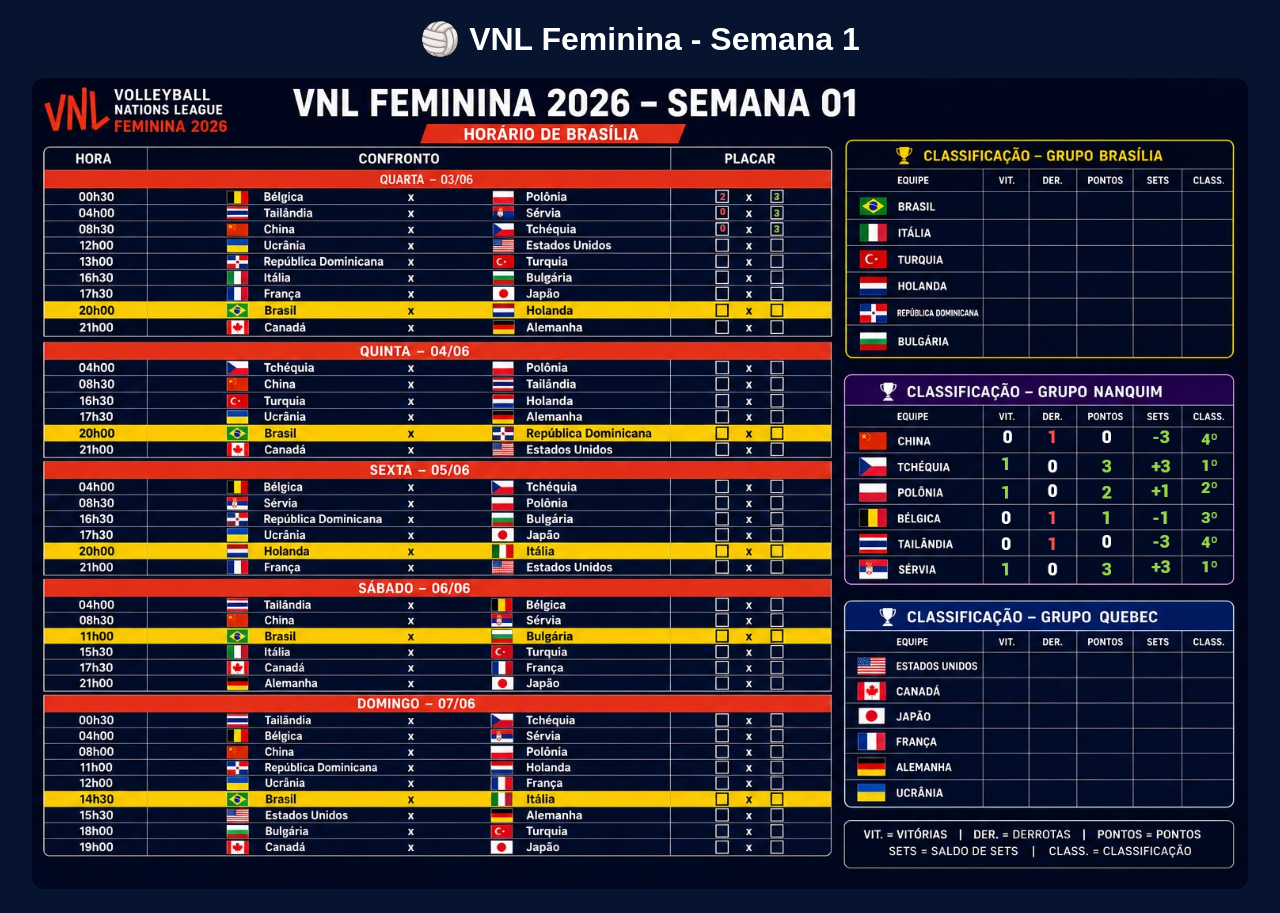
==== index.html @ 8df9ed38 "Add files via upload" ====
<!DOCTYPE html>
<html lang="pt-BR">
<head>
    <meta charset="UTF-8">
    <meta name="viewport" content="width=device-width, initial-scale=1.0">
    <title>VNL Feminina</title>
    <link rel="stylesheet" href="style.css">
</head>

    <h1>🏐 VNL Feminina - Semana 1</h1>

    <img src="tabela-vnl.png" alt="Tabela da VNL">

</body>
</html>
---- style.css ----
body {
    background-color: #07142f;
    color: white;
    font-family: Arial, sans-serif;
    text-align: center;
    margin: 0;
}

h1 {
    padding: 20px;
    margin: 0;
}

img {
    width: 95%;
    max-width: 1400px;
    height: auto;
    border-radius: 12px;
    margin-bottom: 20px;
}
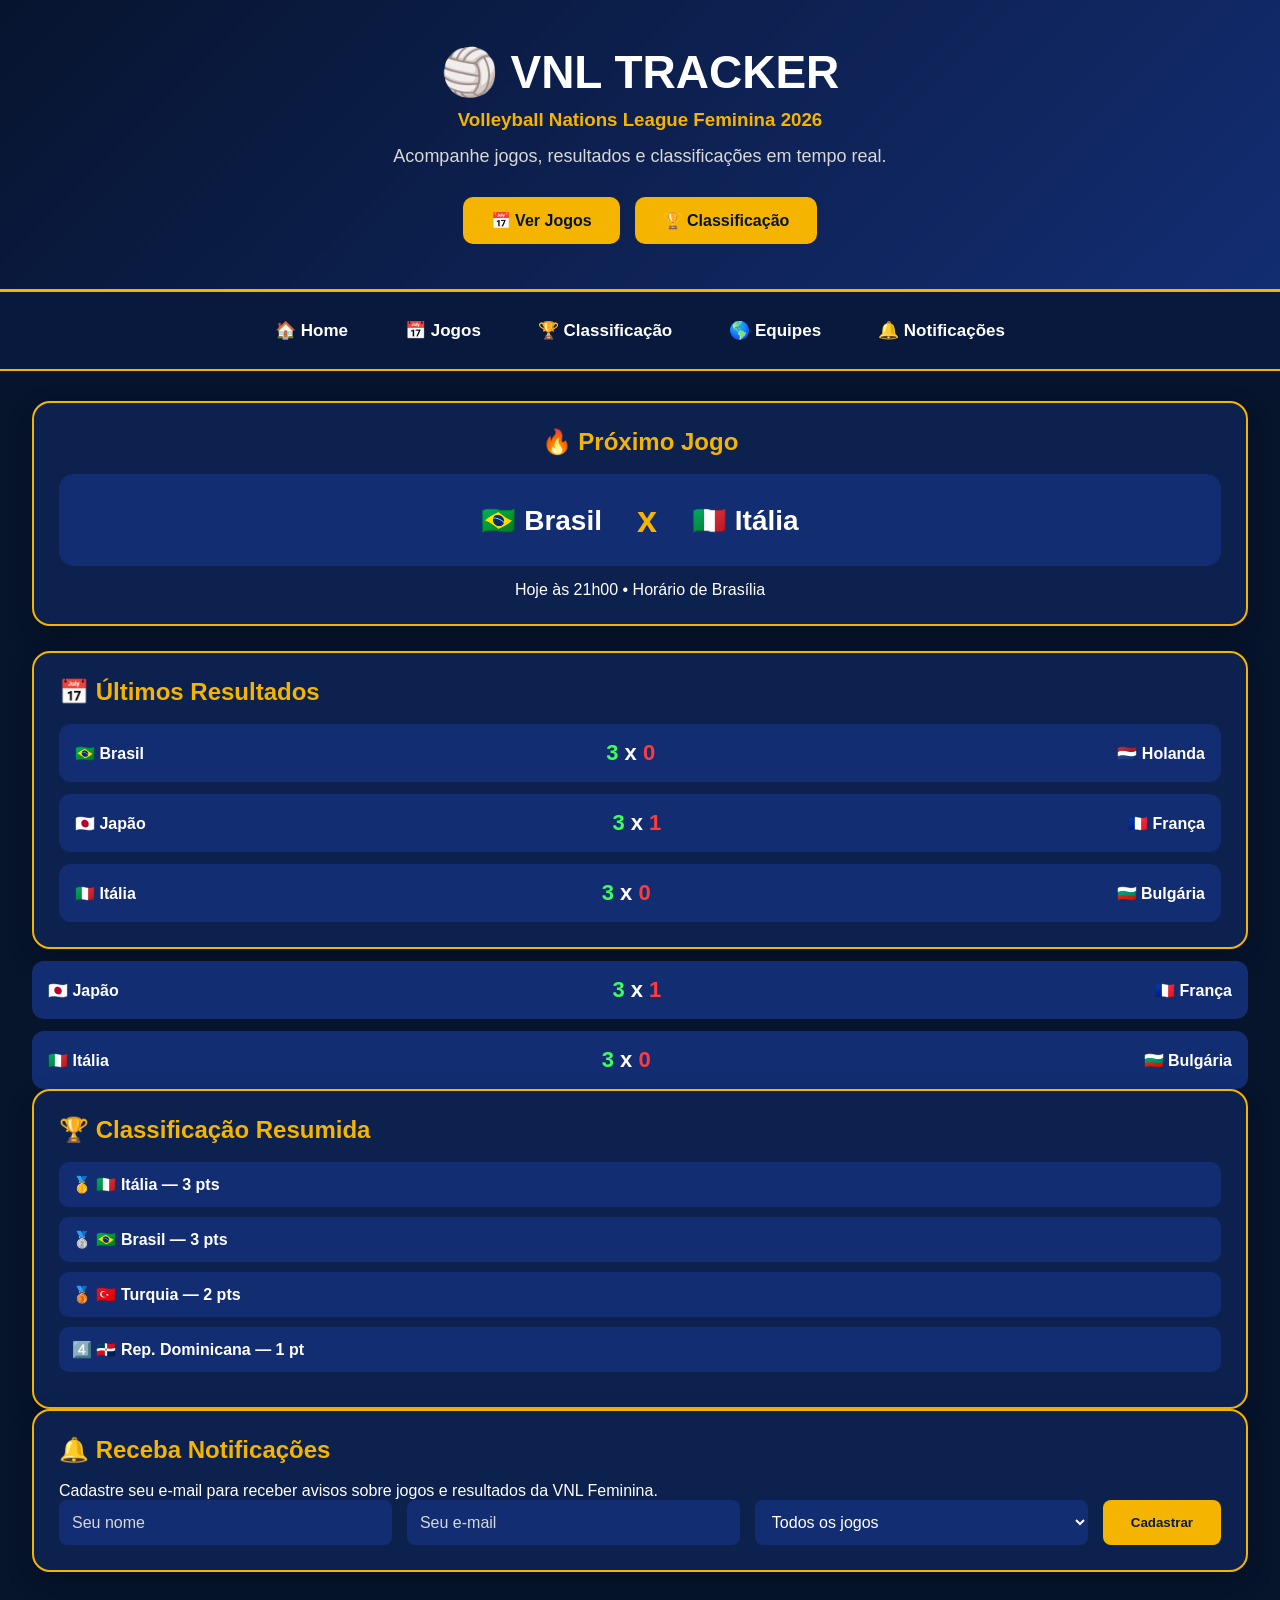
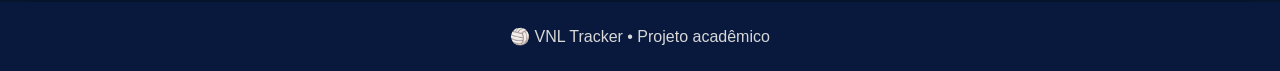
==== commit dd2caa77: "Add files via upload" ====
--- a/index.html
+++ b/index.html
@@ -1,15 +1,104 @@
 <!DOCTYPE html>
 <html lang="pt-BR">
 <head>
-    <meta charset="UTF-8">
-    <meta name="viewport" content="width=device-width, initial-scale=1.0">
-    <title>VNL Feminina</title>
-    <link rel="stylesheet" href="style.css">
+  <meta charset="UTF-8">
+  <meta name="viewport" content="width=device-width, initial-scale=1.0">
+  <title>VNL Tracker</title>
+  <link rel="stylesheet" href="style.css">
 </head>
+<body>
 
-    <h1>🏐 VNL Feminina - Semana 1</h1>
+  <header class="hero">
+    <h1>🏐 VNL TRACKER</h1>
+    <h3>Volleyball Nations League Feminina 2026</h3>
+    <p>Acompanhe jogos, resultados e classificações em tempo real.</p>
 
-    <img src="tabela-vnl.png" alt="Tabela da VNL">
+    <div class="hero-botoes">
+      <a href="jogos.html">📅 Ver Jogos</a>
+      <a href="classificacao.html">🏆 Classificação</a>
+    </div>
+  </header>
 
+  <nav class="menu">
+    <a href="index.html">🏠 Home</a>
+    <a href="jogos.html">📅 Jogos</a>
+    <a href="classificacao.html">🏆 Classificação</a>
+    <a href="equipes.html">🌎 Equipes</a>
+    <a href="#notificacoes">🔔 Notificações</a>
+  </nav>
+
+  <main class="home">
+
+    <section class="card destaque">
+      <h2>🔥 Próximo Jogo</h2>
+      <div class="proximo-jogo">
+        <span>🇧🇷 Brasil</span>
+        <strong>x</strong>
+        <span>🇮🇹 Itália</span>
+      </div>
+      <p>Hoje às 21h00 • Horário de Brasília</p>
+    </section>
+
+    <div class="card">
+  <h2>📅 Últimos Resultados</h2>
+
+  <div id="ultimos-resultados"></div>
+</div>
+
+        <div class="resultado">
+          <span>🇯🇵 Japão</span>
+          <strong><span class="verde">3</span> x <span class="vermelho">1</span></strong>
+          <span>🇫🇷 França</span>
+        </div>
+
+        <div class="resultado">
+          <span>🇮🇹 Itália</span>
+          <strong><span class="verde">3</span> x <span class="vermelho">0</span></strong>
+          <span>🇧🇬 Bulgária</span>
+        </div>
+      </div>
+
+      <div class="card">
+        <h2>🏆 Classificação Resumida</h2>
+
+        <div class="ranking">
+          <p>🥇 🇮🇹 Itália — 3 pts</p>
+          <p>🥈 🇧🇷 Brasil — 3 pts</p>
+          <p>🥉 🇹🇷 Turquia — 2 pts</p>
+          <p>4️⃣ 🇩🇴 Rep. Dominicana — 1 pt</p>
+        </div>
+      </div>
+    </section>
+
+    <section class="card" id="notificacoes">
+      <h2>🔔 Receba Notificações</h2>
+      <p>Cadastre seu e-mail para receber avisos sobre jogos e resultados da VNL Feminina.</p>
+
+      <form class="form-notificacao">
+        <input type="text" placeholder="Seu nome">
+        <input type="email" placeholder="Seu e-mail">
+
+        <select>
+          <option>Todos os jogos</option>
+          <option>Somente jogos do Brasil</option>
+          <option>🇧🇷 Brasil</option>
+          <option>🇮🇹 Itália</option>
+          <option>🇯🇵 Japão</option>
+          <option>🇵🇱 Polônia</option>
+          <option>🇺🇸 Estados Unidos</option>
+          <option>🇹🇷 Turquia</option>
+        </select>
+
+        <button type="button" onclick="cadastrarUsuario()">Cadastrar</button>
+      </form>
+    </section>
+
+  </main>
+
+  <footer>
+    <p>🏐 VNL Tracker • Projeto acadêmico</p>
+  </footer>
+
+  <script src="script.js"></script>
 </body>
 </html>
--- a/style.css
+++ b/style.css
@@ -1,20 +1,370 @@
+* {
+  margin: 0;
+  padding: 0;
+  box-sizing: border-box;
+  font-family: Arial, Helvetica, sans-serif;
+}
+
 body {
-    background-color: #07142f;
-    color: white;
-    font-family: Arial, sans-serif;
+  background: #06142c;
+  color: white;
+}
+
+.hero {
+  background: linear-gradient(135deg, #07142f, #132d72);
+  padding: 45px 20px;
+  text-align: center;
+  border-bottom: 3px solid #f5b400;
+}
+
+.hero h1 {
+  font-size: 46px;
+  margin-bottom: 10px;
+}
+
+.hero h3 {
+  color: #f5b400;
+  margin-bottom: 15px;
+}
+
+.hero p {
+  color: #d8d8d8;
+  font-size: 18px;
+}
+
+.hero-botoes {
+  margin-top: 30px;
+  display: flex;
+  justify-content: center;
+  gap: 15px;
+  flex-wrap: wrap;
+}
+
+.hero-botoes a {
+  background: #f5b400;
+  color: #07142f;
+  text-decoration: none;
+  padding: 14px 28px;
+  border-radius: 10px;
+  font-weight: bold;
+  transition: 0.3s;
+}
+
+.hero-botoes a:hover {
+  transform: scale(1.05);
+  background: #ffd84d;
+}
+
+.menu {
+  background: #08193d;
+  display: flex;
+  justify-content: center;
+  align-items: center;
+  gap: 25px;
+  padding: 18px;
+  border-bottom: 2px solid #f5b400;
+  flex-wrap: wrap;
+}
+
+.menu a {
+  color: white;
+  text-decoration: none;
+  font-size: 17px;
+  font-weight: bold;
+  transition: 0.3s;
+  padding: 10px 16px;
+  border-radius: 10px;
+}
+
+.menu a:hover {
+  background: #f5b400;
+  color: #08193d;
+}
+
+.home {
+  width: 95%;
+  max-width: 1400px;
+  margin: 30px auto;
+}
+
+.card {
+  background: #0d214f;
+  border: 2px solid #f5b400;
+  border-radius: 18px;
+  padding: 25px;
+  box-shadow: 0 10px 25px rgba(0,0,0,0.25);
+}
+
+.card h2 {
+  color: #f5b400;
+  margin-bottom: 18px;
+}
+
+.destaque {
+  text-align: center;
+  margin-bottom: 25px;
+}
+
+.proximo-jogo {
+  background: #132d72;
+  border-radius: 15px;
+  padding: 25px;
+  display: flex;
+  justify-content: center;
+  align-items: center;
+  gap: 35px;
+  font-size: 28px;
+  font-weight: bold;
+  margin: 15px 0;
+}
+
+.proximo-jogo strong {
+  color: #f5b400;
+  font-size: 36px;
+}
+
+.grid-home {
+  display: grid;
+  grid-template-columns: 2fr 1fr;
+  gap: 25px;
+  margin-bottom: 25px;
+}
+
+.resultado {
+  background: #132d72;
+  margin-top: 12px;
+  padding: 16px;
+  border-radius: 12px;
+  display: flex;
+  justify-content: space-between;
+  align-items: center;
+  font-weight: bold;
+  transition: 0.3s;
+}
+
+.resultado:hover {
+  transform: scale(1.02);
+  background: #183b90;
+}
+
+.resultado strong {
+  font-size: 22px;
+}
+
+.verde,
+.ganhador {
+  color: #3DFF5A;
+}
+
+.vermelho,
+.perdedor {
+  color: #FF3C3C;
+}
+
+.ranking p {
+  background: #132d72;
+  padding: 13px;
+  border-radius: 10px;
+  margin-bottom: 10px;
+  font-weight: bold;
+}
+
+.form-notificacao {
+  display: flex;
+  flex-wrap: wrap;
+  gap: 15px;
+}
+
+.form-notificacao input,
+.form-notificacao select {
+  flex: 1;
+  min-width: 220px;
+  padding: 13px;
+  border: none;
+  border-radius: 8px;
+  background: #132d72;
+  color: white;
+  font-size: 16px;
+}
+
+.form-notificacao input::placeholder {
+  color: #d8d8d8;
+}
+
+.form-notificacao button {
+  background: #f5b400;
+  color: #08193d;
+  border: none;
+  border-radius: 8px;
+  padding: 13px 28px;
+  font-weight: bold;
+  cursor: pointer;
+  transition: 0.3s;
+}
+
+.form-notificacao button:hover {
+  transform: scale(1.05);
+  background: #ffd84d;
+}
+
+footer {
+  text-align: center;
+  padding: 25px;
+  background: #08193d;
+  color: #d8d8d8;
+  margin-top: 30px;
+}
+
+/* Páginas internas */
+
+.container {
+  width: 95%;
+  max-width: 1400px;
+  margin: 30px auto;
+  display: grid;
+  grid-template-columns: 2fr 1fr;
+  gap: 20px;
+}
+
+.jogo {
+  background: #132d72;
+  margin-top: 15px;
+  padding: 18px;
+  border-radius: 12px;
+  display: flex;
+  justify-content: space-between;
+  align-items: center;
+  transition: 0.3s;
+  border-left: 5px solid #f5b400;
+}
+
+.jogo:hover {
+  transform: scale(1.02);
+  background: #183b90;
+}
+
+.jogo span {
+  font-size: 20px;
+  font-weight: bold;
+}
+
+.jogo strong {
+  font-size: 28px;
+}
+
+.tabela {
+  width: 100%;
+  border-collapse: collapse;
+  margin-top: 20px;
+}
+
+.tabela th {
+  background: #f5b400;
+  color: #08193d;
+  padding: 12px;
+}
+
+.tabela td {
+  padding: 12px;
+  border-bottom: 1px solid rgba(255,255,255,.2);
+  text-align: center;
+  color: white;
+}
+
+.tabela td:first-child {
+  text-align: left;
+}
+
+.equipes-container {
+  width: 95%;
+  max-width: 1200px;
+  margin: 30px auto;
+  display: grid;
+  grid-template-columns: repeat(auto-fit, minmax(180px, 1fr));
+  gap: 20px;
+}
+
+.equipe,
+.equipe-card {
+  background: linear-gradient(180deg, #132d72, #0d214f);
+  border: 2px solid #f5b400;
+  border-radius: 18px;
+  padding: 25px;
+  text-align: center;
+  font-size: 22px;
+  font-weight: bold;
+  transition: 0.3s;
+}
+
+.equipe:hover,
+.equipe-card:hover {
+  transform: translateY(-6px);
+  box-shadow: 0 10px 25px rgba(0,0,0,0.4);
+  background: #132d72;
+}
+
+.bandeira {
+  font-size: 50px;
+  margin-bottom: 10px;
+}
+
+.equipe-card h3 {
+  font-size: 24px;
+  color: #f5b400;
+  margin-bottom: 8px;
+}
+
+.equipe-card p {
+  color: #d8d8d8;
+  font-size: 14px;
+  margin-bottom: 15px;
+}
+
+.equipe-card button {
+  background: #f5b400;
+  color: #08193d;
+  border: none;
+  padding: 10px 18px;
+  border-radius: 8px;
+  font-weight: bold;
+  cursor: pointer;
+}
+
+/* Celular */
+
+@media (max-width: 800px) {
+  .hero h1 {
+    font-size: 38px;
+  }
+
+  .grid-home,
+  .container {
+    grid-template-columns: 1fr;
+  }
+
+  .proximo-jogo {
+    flex-direction: column;
+    gap: 12px;
+    font-size: 22px;
+  }
+
+  .resultado,
+  .jogo {
+    flex-direction: column;
+    gap: 10px;
     text-align: center;
-    margin: 0;
-}
-
-h1 {
-    padding: 20px;
-    margin: 0;
-}
-
-img {
-    width: 95%;
-    max-width: 1400px;
-    height: auto;
-    border-radius: 12px;
-    margin-bottom: 20px;
+  }
+}
+.destaque-brasil {
+  background: #f5b400;
+  color: #08193d;
+}
+
+.destaque-brasil span,
+.destaque-brasil strong {
+  color: #08193d;
+}
+
+.pagina-jogos {
+  padding: 45px 20px;
 }
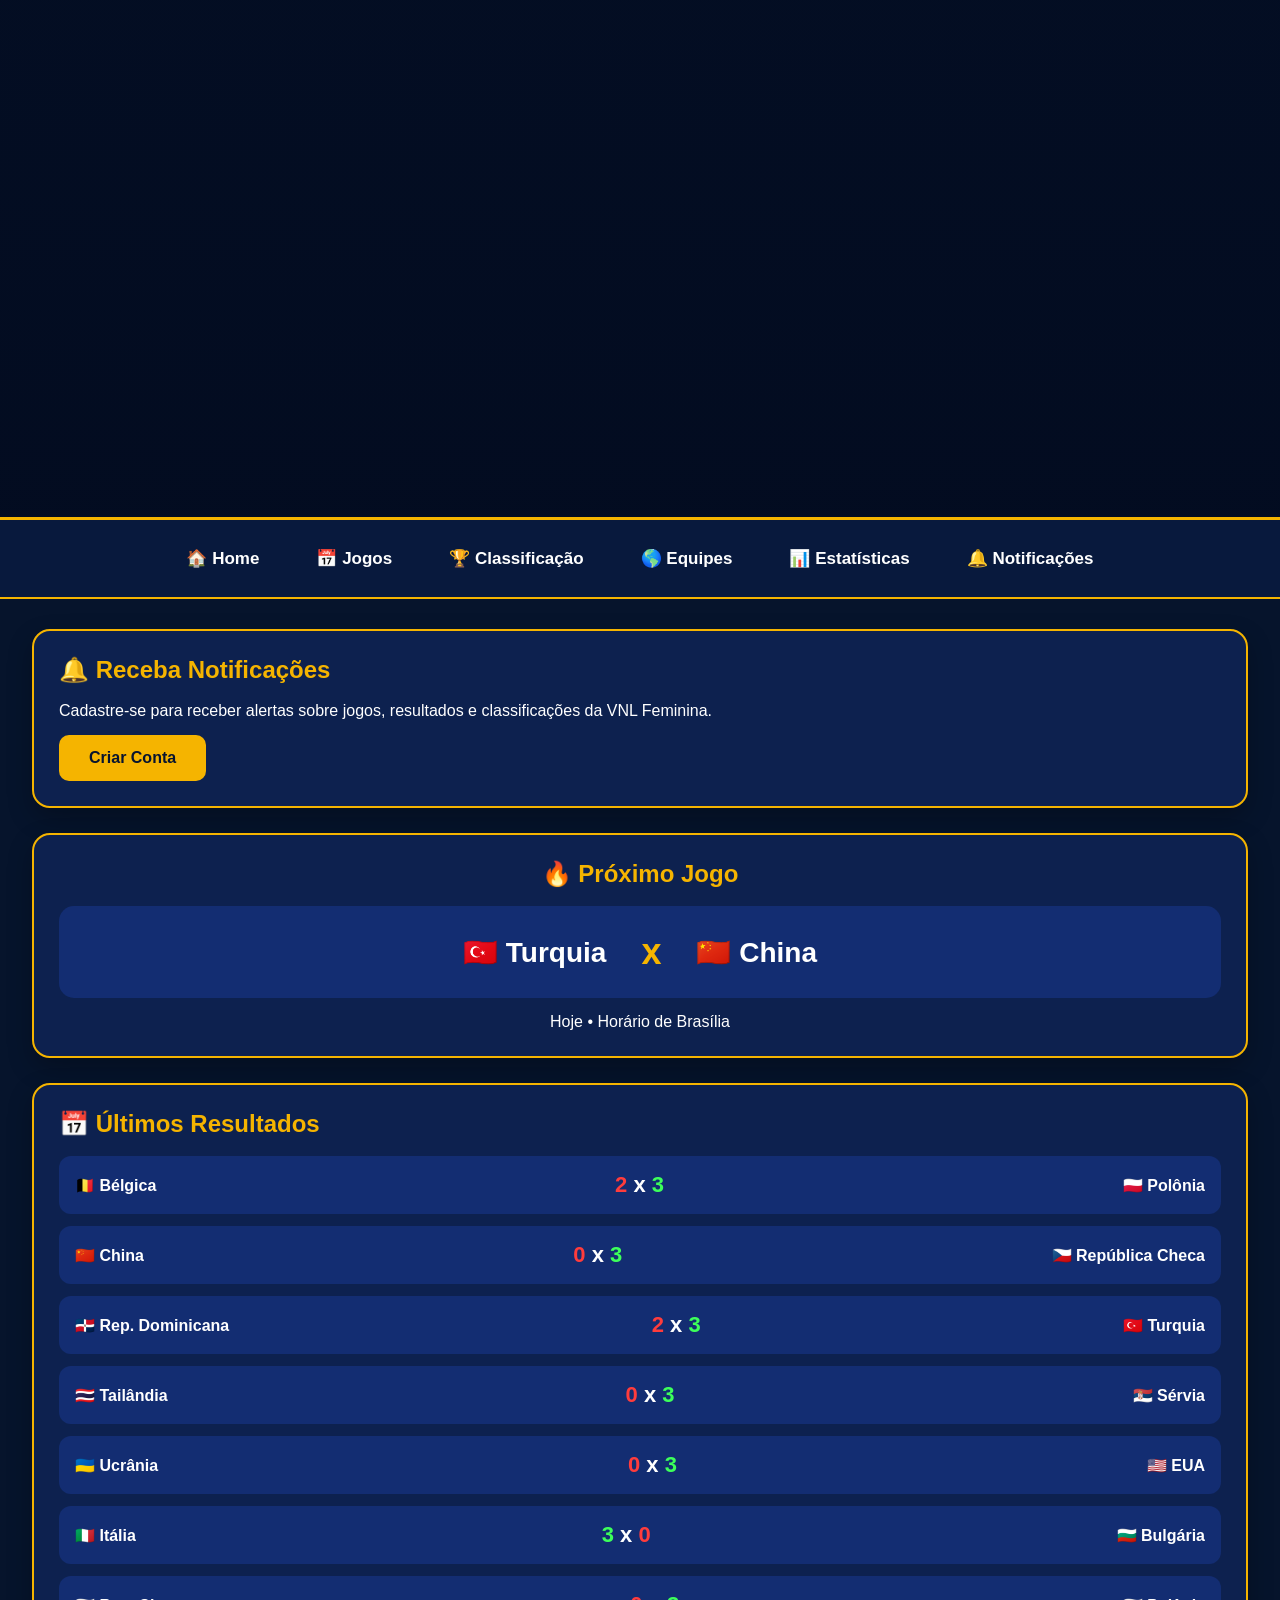
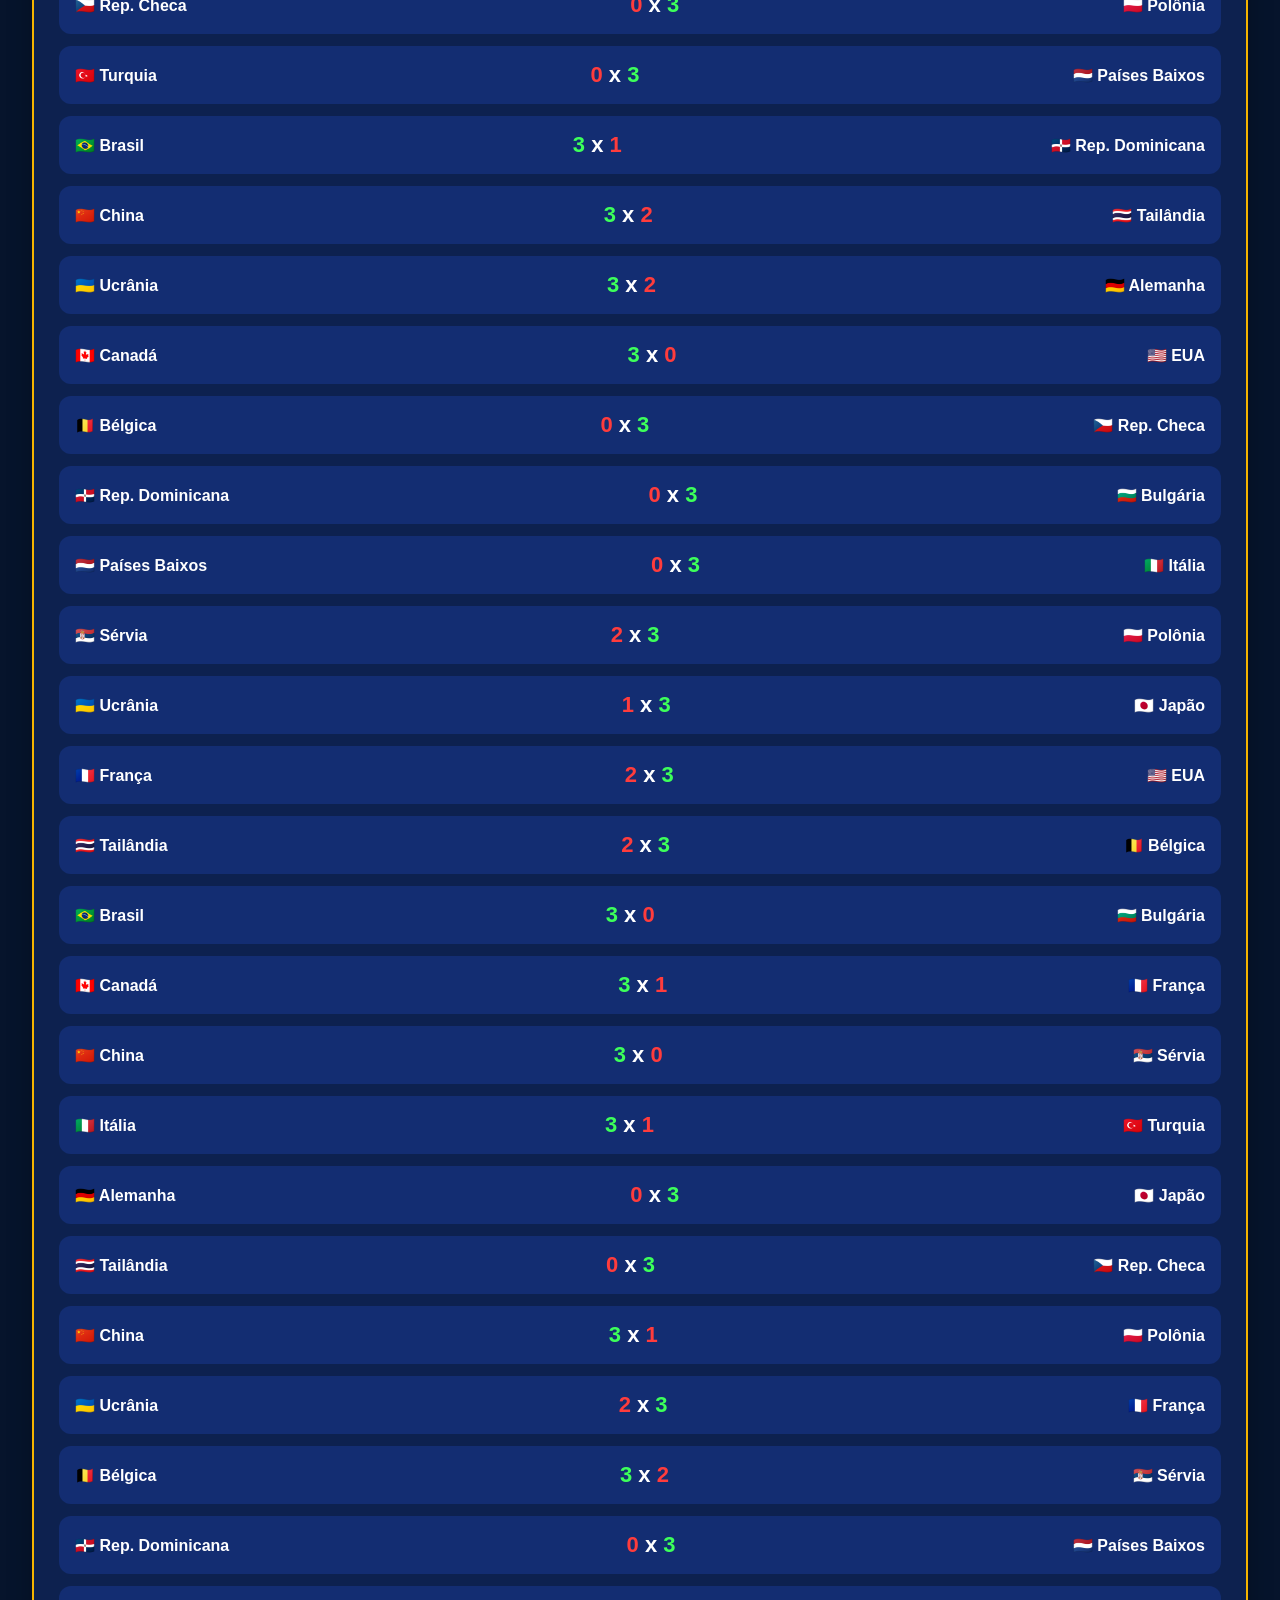
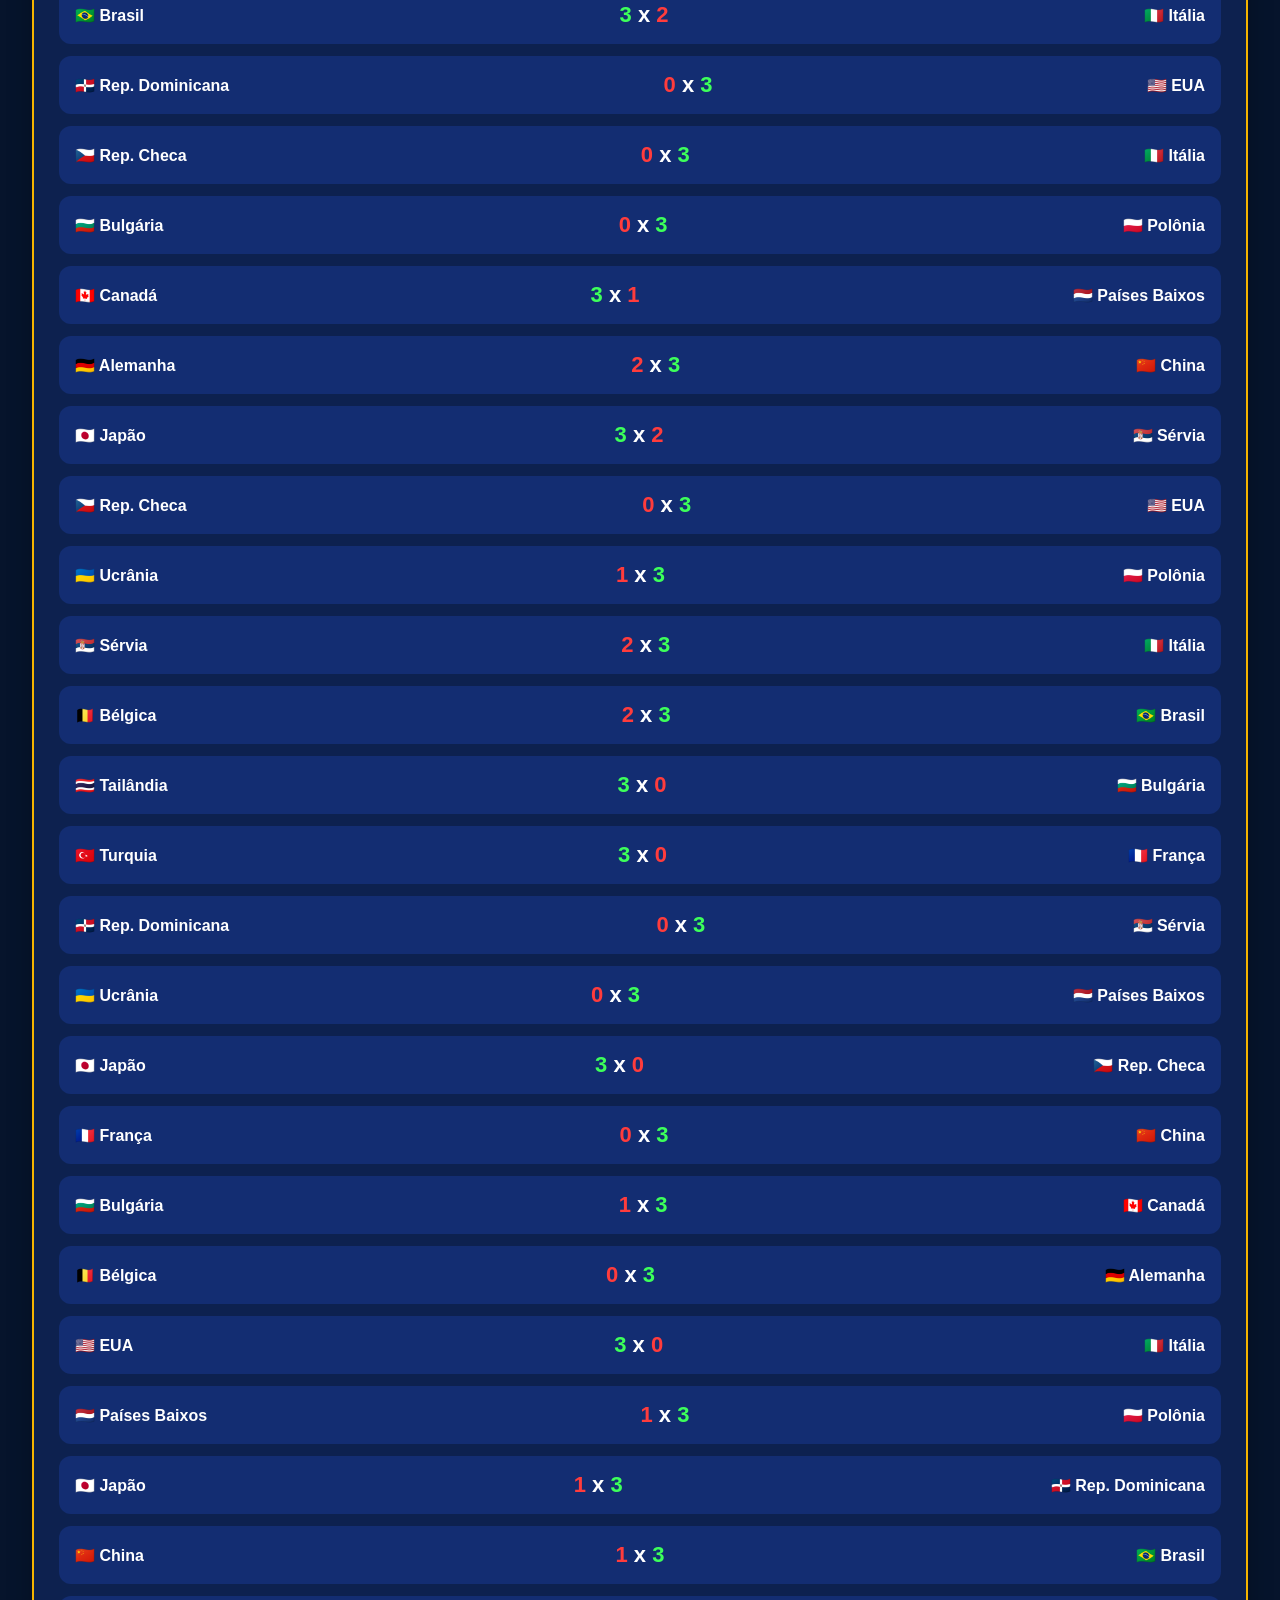
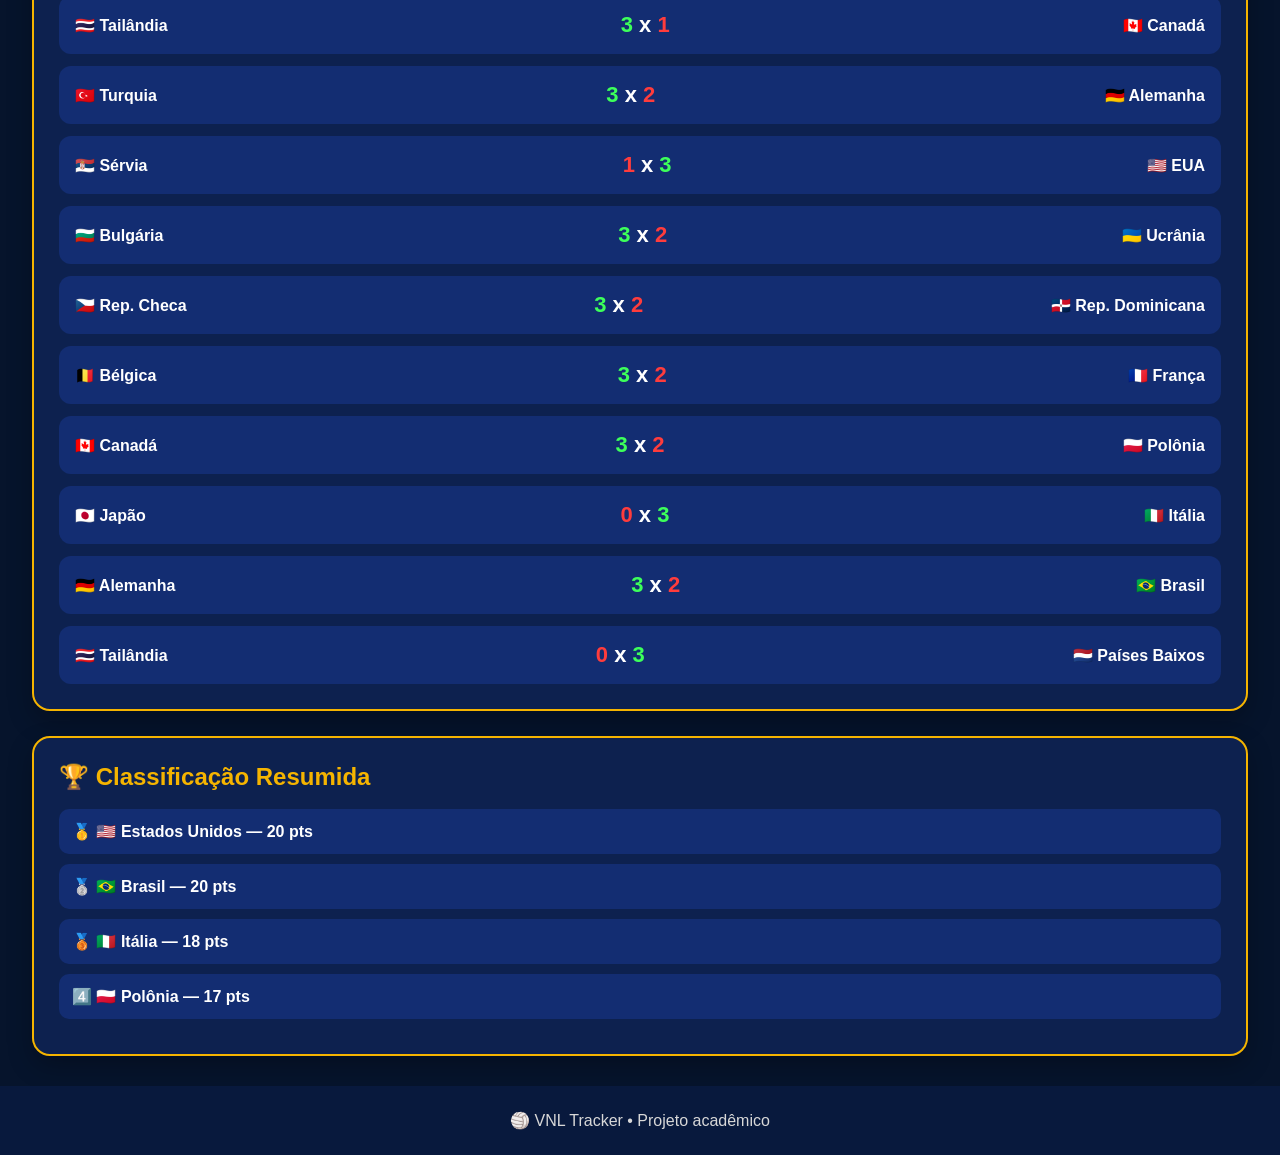
==== commit afb57ad9: "Add files via upload" ====
--- a/index.html
+++ b/index.html
@@ -6,91 +6,62 @@
   <title>VNL Tracker</title>
   <link rel="stylesheet" href="style.css">
 </head>
+
 <body>
 
-  <header class="hero">
-    <h1>🏐 VNL TRACKER</h1>
-    <h3>Volleyball Nations League Feminina 2026</h3>
-    <p>Acompanhe jogos, resultados e classificações em tempo real.</p>
-
-    <div class="hero-botoes">
-      <a href="jogos.html">📅 Ver Jogos</a>
-      <a href="classificacao.html">🏆 Classificação</a>
-    </div>
-  </header>
+  <header class="hero premium-hero"></header>
 
   <nav class="menu">
     <a href="index.html">🏠 Home</a>
     <a href="jogos.html">📅 Jogos</a>
     <a href="classificacao.html">🏆 Classificação</a>
     <a href="equipes.html">🌎 Equipes</a>
-    <a href="#notificacoes">🔔 Notificações</a>
+    <a href="estatisticas.html">📊 Estatísticas</a>
+    <a href="notificacoes.html">🔔 Notificações</a>
   </nav>
 
   <main class="home">
 
+    <section class="card" id="notificacoes">
+  <h2>🔔 Receba Notificações</h2>
+
+  <p>
+    Cadastre-se para receber alertas sobre jogos,
+    resultados e classificações da VNL Feminina.
+  </p>
+
+  <a href="notificacoes.html" class="btn-cadastro">
+    Criar Conta
+  </a>
+</section>
+
     <section class="card destaque">
       <h2>🔥 Próximo Jogo</h2>
+
       <div class="proximo-jogo">
-        <span>🇧🇷 Brasil</span>
+        <span>🇹🇷 Turquia</span>
         <strong>x</strong>
-        <span>🇮🇹 Itália</span>
+        <span>🇨🇳 China</span>
       </div>
-      <p>Hoje às 21h00 • Horário de Brasília</p>
+
+      <p>Hoje • Horário de Brasília</p>
     </section>
 
-    <div class="card">
-  <h2>📅 Últimos Resultados</h2>
+    <section class="card">
+      <h2>📅 Últimos Resultados</h2>
 
-  <div id="ultimos-resultados"></div>
-</div>
-
-        <div class="resultado">
-          <span>🇯🇵 Japão</span>
-          <strong><span class="verde">3</span> x <span class="vermelho">1</span></strong>
-          <span>🇫🇷 França</span>
-        </div>
-
-        <div class="resultado">
-          <span>🇮🇹 Itália</span>
-          <strong><span class="verde">3</span> x <span class="vermelho">0</span></strong>
-          <span>🇧🇬 Bulgária</span>
-        </div>
-      </div>
-
-      <div class="card">
-        <h2>🏆 Classificação Resumida</h2>
-
-        <div class="ranking">
-          <p>🥇 🇮🇹 Itália — 3 pts</p>
-          <p>🥈 🇧🇷 Brasil — 3 pts</p>
-          <p>🥉 🇹🇷 Turquia — 2 pts</p>
-          <p>4️⃣ 🇩🇴 Rep. Dominicana — 1 pt</p>
-        </div>
-      </div>
+      <div id="ultimos-resultados"></div>
     </section>
 
-    <section class="card" id="notificacoes">
-      <h2>🔔 Receba Notificações</h2>
-      <p>Cadastre seu e-mail para receber avisos sobre jogos e resultados da VNL Feminina.</p>
+    <section class="card">
+      <h2>🏆 Classificação Resumida</h2>
 
-      <form class="form-notificacao">
-        <input type="text" placeholder="Seu nome">
-        <input type="email" placeholder="Seu e-mail">
-
-        <select>
-          <option>Todos os jogos</option>
-          <option>Somente jogos do Brasil</option>
-          <option>🇧🇷 Brasil</option>
-          <option>🇮🇹 Itália</option>
-          <option>🇯🇵 Japão</option>
-          <option>🇵🇱 Polônia</option>
-          <option>🇺🇸 Estados Unidos</option>
-          <option>🇹🇷 Turquia</option>
-        </select>
-
-        <button type="button" onclick="cadastrarUsuario()">Cadastrar</button>
-      </form>
+      <div class="ranking">
+        <p>🥇 🇺🇸 Estados Unidos — 20 pts</p>
+        <p>🥈 🇧🇷 Brasil — 20 pts</p>
+        <p>🥉 🇮🇹 Itália — 18 pts</p>
+        <p>4️⃣ 🇵🇱 Polônia — 17 pts</p>
+      </div>
     </section>
 
   </main>
@@ -100,5 +71,6 @@
   </footer>
 
   <script src="script.js"></script>
+
 </body>
-</html>+</html>
--- a/style.css
+++ b/style.css
@@ -88,6 +88,7 @@
 }
 
 .card {
+  margin-bottom: 25px;
   background: #0d214f;
   border: 2px solid #f5b400;
   border-radius: 18px;
@@ -367,4 +368,67 @@
 
 .pagina-jogos {
   padding: 45px 20px;
+}
+.numero-estatistica {
+  font-size: 42px;
+  font-weight: bold;
+  color: #f5b400;
+  margin-top: 10px;
+}
+.premium-hero{
+    min-height: 520px;
+
+    background:
+        linear-gradient(rgba(2,10,30,.65), rgba(2,10,30,.82)),
+        url("imagens/banner.png");
+
+    background-size: cover;
+    background-position: center 15%;
+    background-repeat: no-repeat;
+
+    display: flex;
+    align-items: center;
+    justify-content: center;
+}
+
+.hero-conteudo {
+  max-width: 800px;
+  text-align: center;
+}
+
+.tag {
+  background: #f5b400;
+  color: #07142f;
+  padding: 10px 18px;
+  border-radius: 30px;
+  font-weight: bold;
+  display: inline-block;
+  margin-bottom: 20px;
+}
+
+.premium-hero h1 {
+  font-size: 82px;
+  font-weight: 800;
+  text-shadow: 3px 3px 15px rgba(0,0,0,.5);
+}
+
+.premium-hero p {
+  font-size: 20px;
+  color: #e0e0e0;
+  margin-top: 15px;
+}
+.btn-cadastro{
+    display:inline-block;
+    margin-top:15px;
+    padding:14px 30px;
+    background:#f5b400;
+    color:#07142f;
+    font-weight:bold;
+    border-radius:10px;
+    text-decoration:none;
+    transition:0.3s;
+}
+
+.btn-cadastro:hover{
+    transform:scale(1.05);
 }
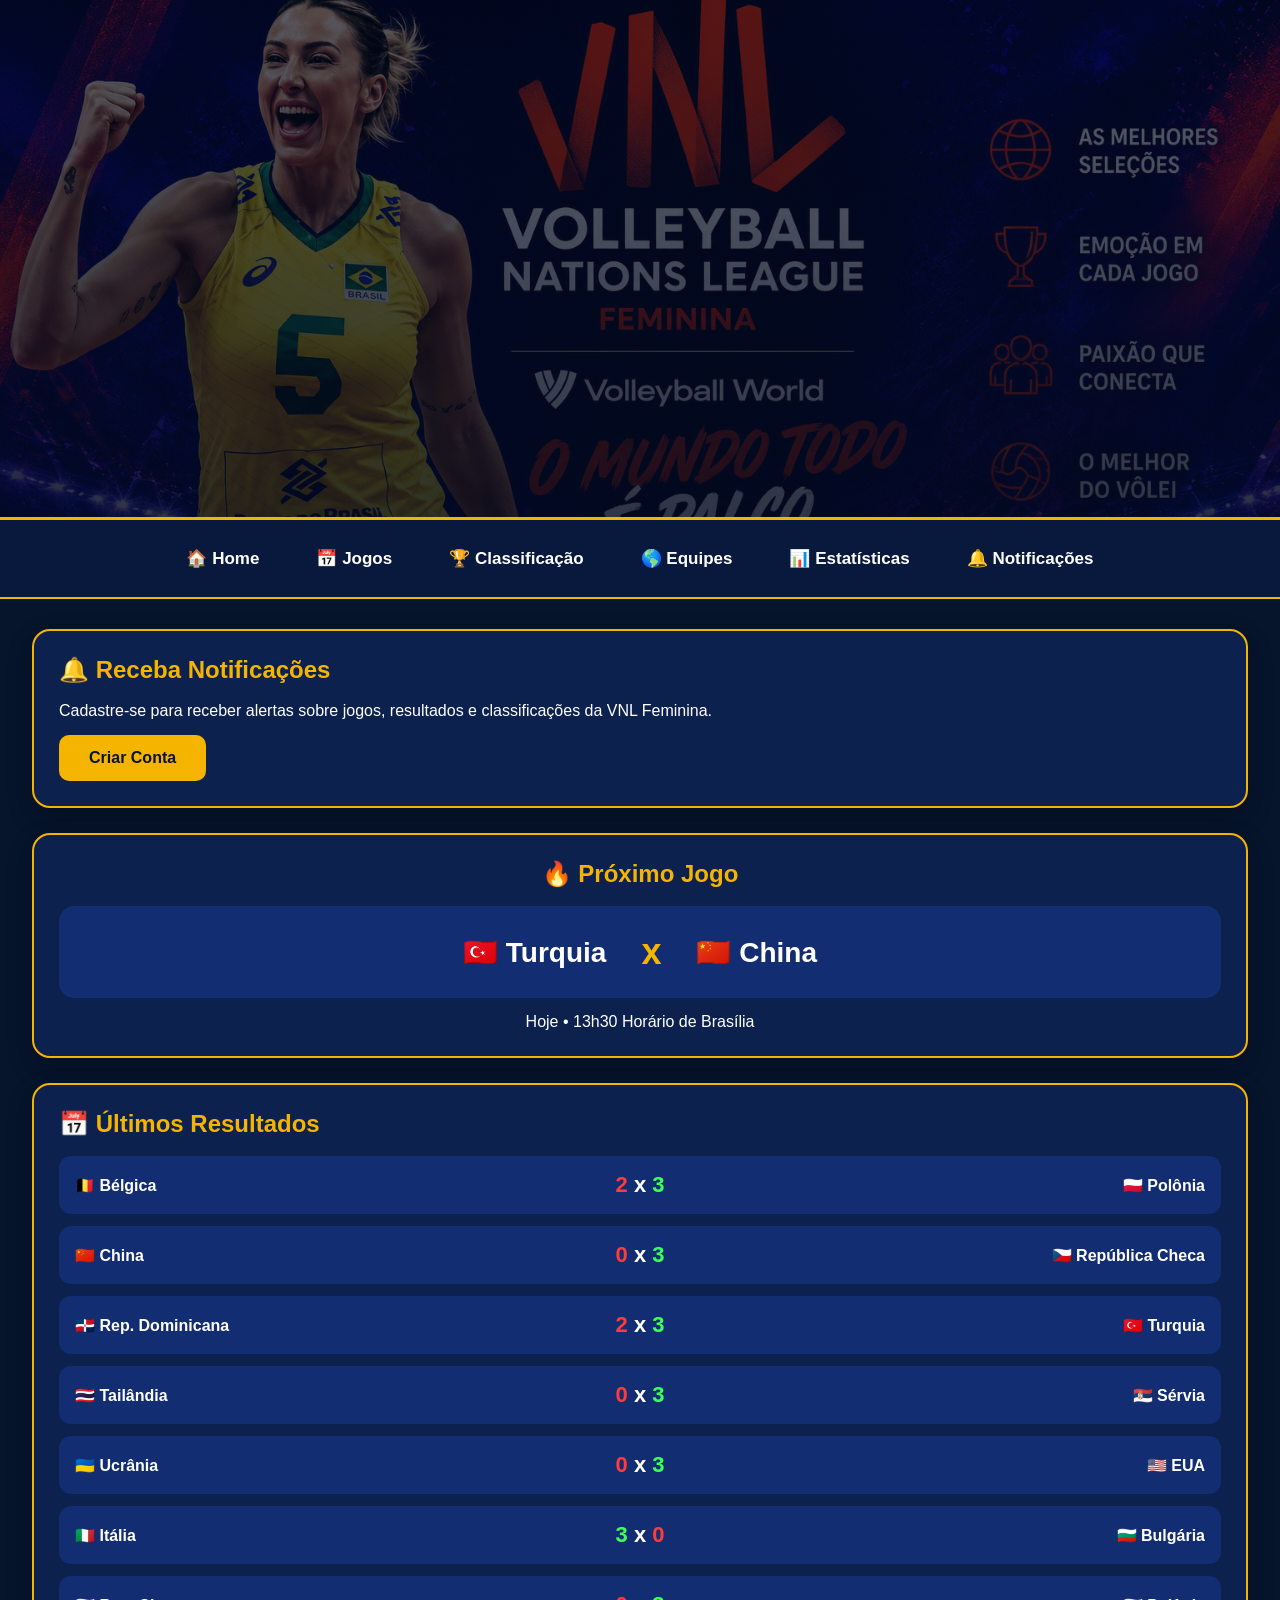
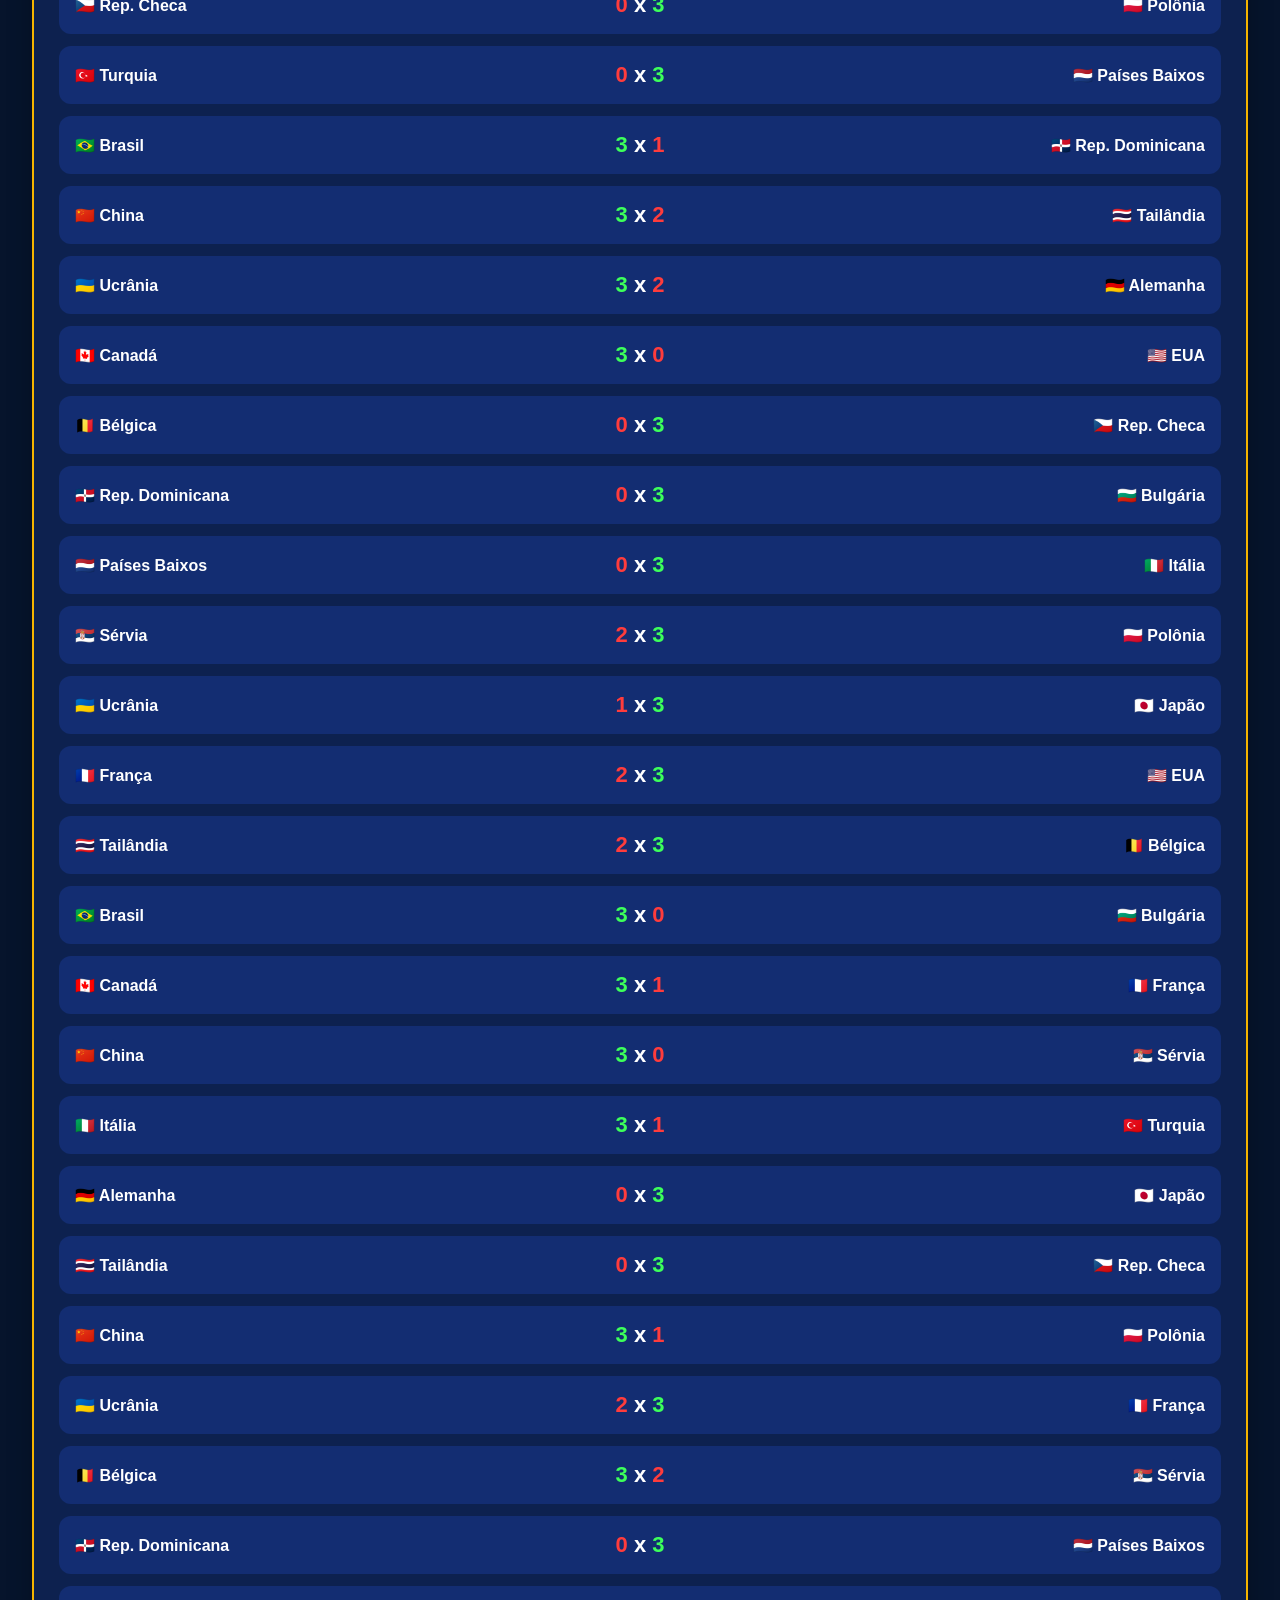
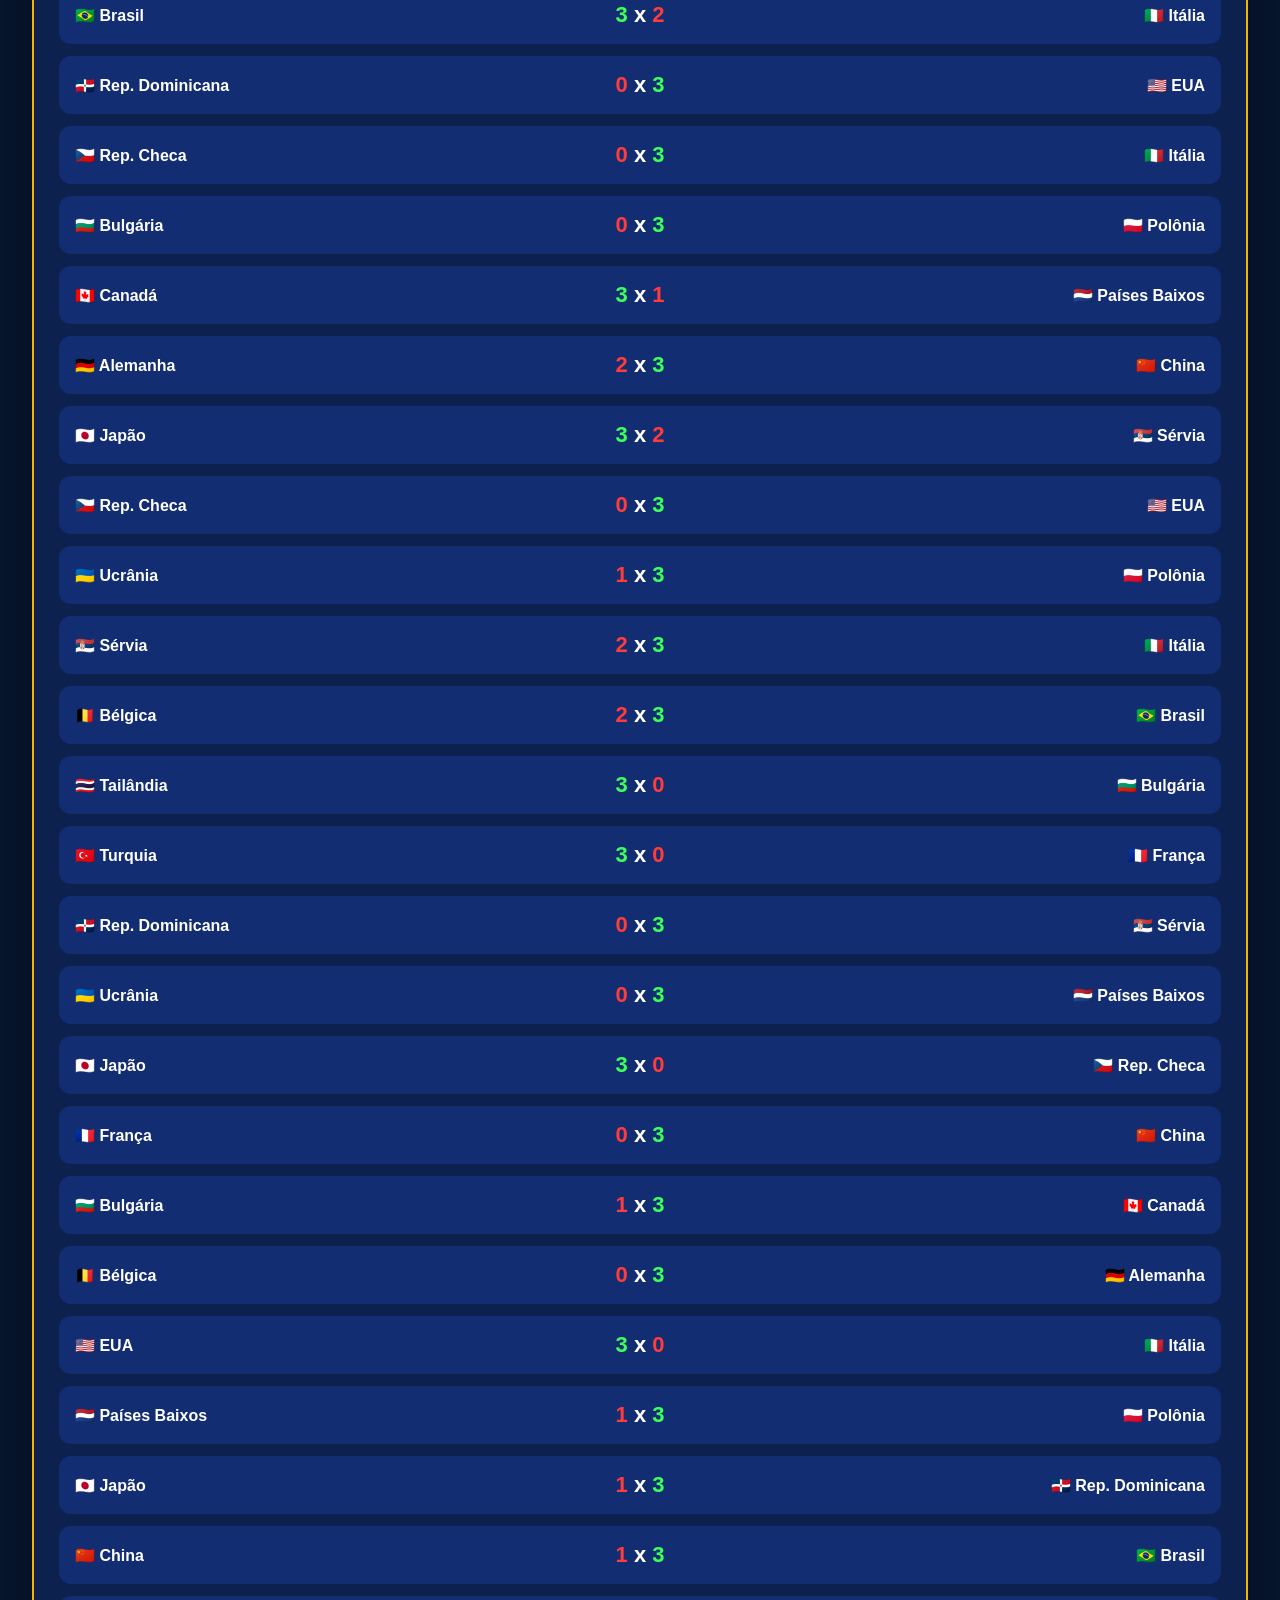
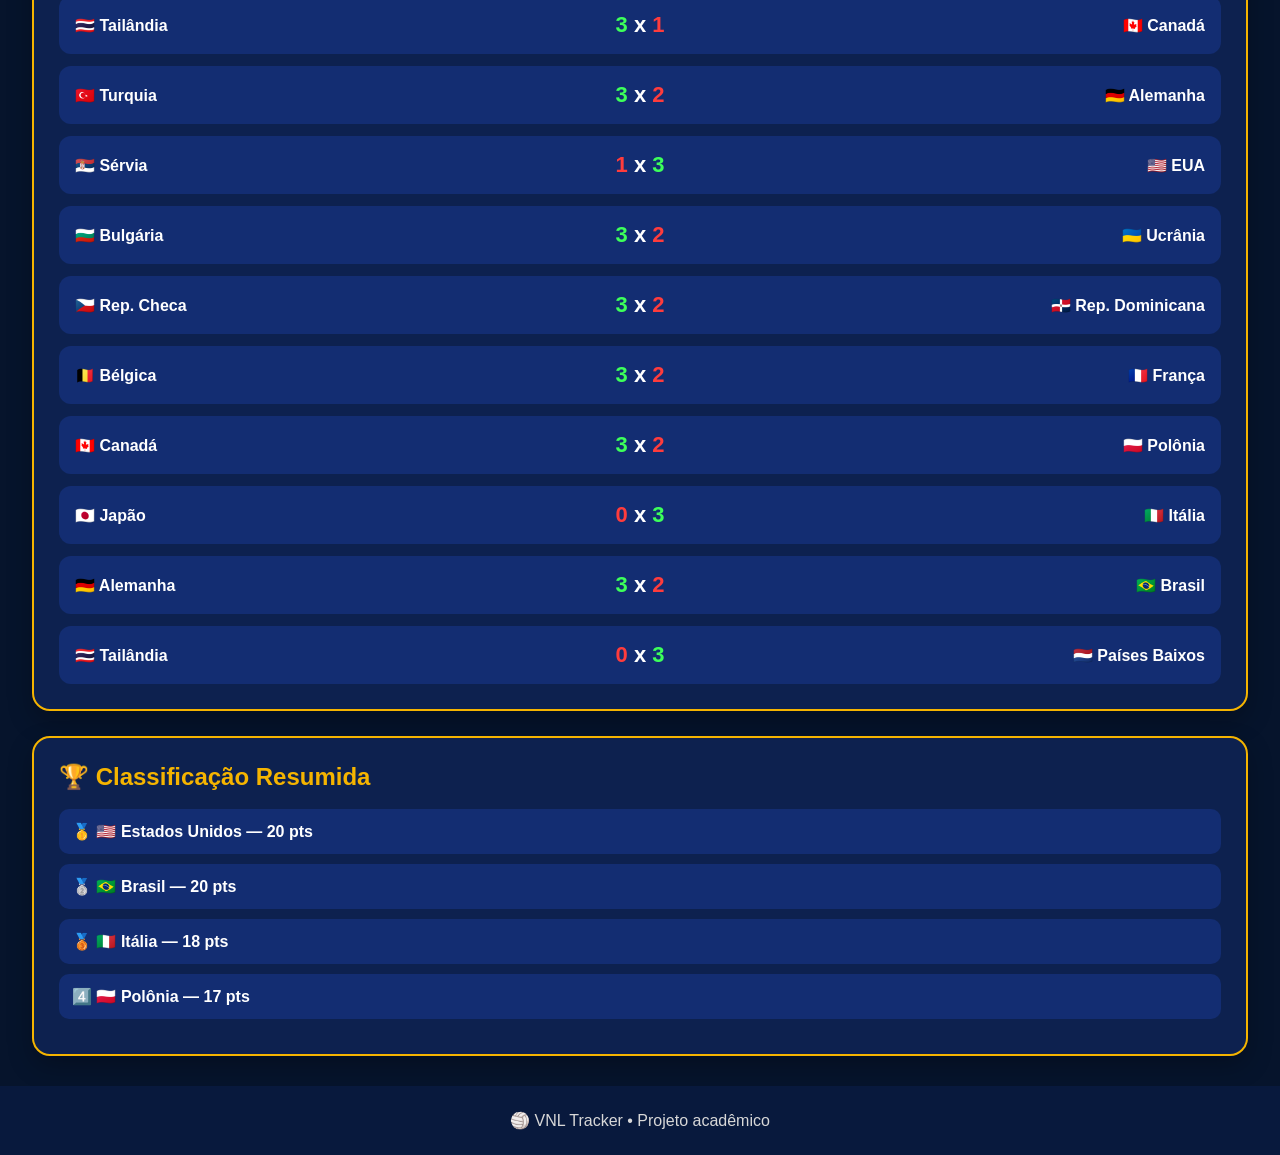
==== commit dd7ae70b: "Update index.html" ====
--- a/index.html
+++ b/index.html
@@ -44,7 +44,7 @@
         <span>🇨🇳 China</span>
       </div>
 
-      <p>Hoje • Horário de Brasília</p>
+      <p>Hoje • 13h30 Horário de Brasília</p>
     </section>
 
     <section class="card">
--- a/style.css
+++ b/style.css
@@ -132,15 +132,30 @@
 }
 
 .resultado {
-  background: #132d72;
-  margin-top: 12px;
-  padding: 16px;
-  border-radius: 12px;
-  display: flex;
-  justify-content: space-between;
-  align-items: center;
-  font-weight: bold;
-  transition: 0.3s;
+    background: #132d72;
+    margin-top: 12px;
+    padding: 16px;
+    border-radius: 12px;
+
+    display: grid;
+    grid-template-columns: 1fr 120px 1fr;
+
+    align-items: center;
+    font-weight: bold;
+    transition: 0.3s;
+}
+
+.resultado span:first-child{
+    text-align:left;
+}
+
+.resultado span:last-child{
+    text-align:right;
+}
+
+.resultado strong{
+    text-align:center;
+    font-size:28px;
 }
 
 .resultado:hover {
@@ -228,15 +243,30 @@
 }
 
 .jogo {
-  background: #132d72;
-  margin-top: 15px;
-  padding: 18px;
-  border-radius: 12px;
-  display: flex;
-  justify-content: space-between;
-  align-items: center;
-  transition: 0.3s;
-  border-left: 5px solid #f5b400;
+    background: #132d72;
+    margin-top: 15px;
+    padding: 18px;
+    border-radius: 12px;
+
+    display: grid;
+    grid-template-columns: 1fr 120px 1fr;
+
+    align-items: center;
+    transition: 0.3s;
+    border-left: 5px solid #f5b400;
+}
+
+.jogo span:first-child {
+    text-align: left;
+}
+
+.jogo span:last-child {
+    text-align: right;
+}
+
+.jogo strong {
+    text-align: center;
+    font-size: 28px;
 }
 
 .jogo:hover {
@@ -349,12 +379,6 @@
     font-size: 22px;
   }
 
-  .resultado,
-  .jogo {
-    flex-direction: column;
-    gap: 10px;
-    text-align: center;
-  }
 }
 .destaque-brasil {
   background: #f5b400;
@@ -380,7 +404,7 @@
 
     background:
         linear-gradient(rgba(2,10,30,.65), rgba(2,10,30,.82)),
-        url("imagens/banner.png");
+       url("banner.png");
 
     background-size: cover;
     background-position: center 15%;
